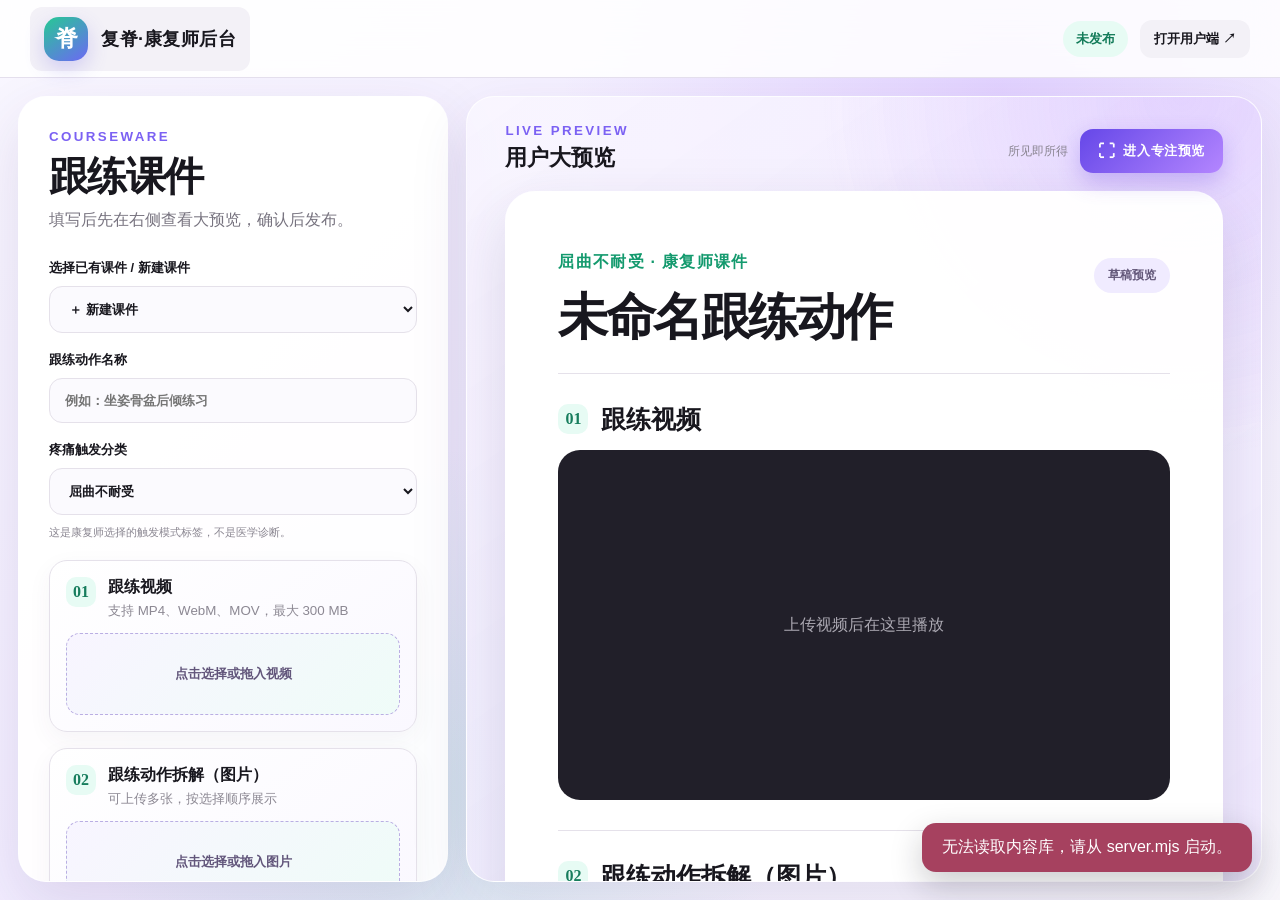
==== admin.html @ 14dba084 "feat: replace legacy app with Fuji rehabilitation platform" ====
<!doctype html>
<html lang="zh-CN">
<head>
  <meta charset="utf-8" />
  <meta name="viewport" content="width=device-width, initial-scale=1" />
  <title>复脊｜康复师课件后台</title>
  <link rel="icon" href="./app-icon.svg" type="image/svg+xml" />
  <link rel="stylesheet" href="./admin.css" />
  <link rel="stylesheet" href="./admin-theme.css" />
</head>
<body>
  <header class="admin-topbar">
    <a href="/" class="brand"><span>脊</span><strong>复脊·康复师后台</strong></a>
    <div><span id="saveState">未发布</span><a href="/" target="_blank">打开用户端 ↗</a></div>
  </header>
  <main class="workspace">
    <aside class="editor-panel">
      <div class="panel-heading"><small>COURSEWARE</small><h1>跟练课件</h1><p>填写后先在右侧查看大预览，确认后发布。</p></div>
      <label class="field"><span>选择已有课件 / 新建课件</span><select id="coursewareSelect"><option value="__new__">＋ 新建课件</option></select></label>
      <label class="field"><span>跟练动作名称</span><input id="actionNameInput" type="text" maxlength="80" placeholder="例如：坐姿骨盆后倾练习" /></label>
      <label class="field"><span>疼痛触发分类</span><select id="categorySelect"><option value="flexion">屈曲不耐受</option><option value="extension">伸展不耐受</option><option value="compression">压缩不耐受</option></select><small>这是康复师选择的触发模式标签，不是医学诊断。</small></label>
      <section class="upload-card">
        <div><b>01</b><span><strong>跟练视频</strong><small>支持 MP4、WebM、MOV，最大 300 MB</small></span></div>
        <label class="dropzone" id="videoDrop"><input id="videoInput" type="file" accept="video/*" /><span id="videoLabel">点击选择或拖入视频</span></label>
      </section>
      <section class="upload-card">
        <div><b>02</b><span><strong>跟练动作拆解（图片）</strong><small>可上传多张，按选择顺序展示</small></span></div>
        <label class="dropzone" id="imageDrop"><input id="imageInput" type="file" accept="image/*" multiple /><span id="imageLabel">点击选择或拖入图片</span></label>
      </section>
      <label class="field tips-field"><span>03&nbsp;&nbsp; 注意要领（文字）</span><textarea id="tipsInput" rows="8" maxlength="8000" placeholder="一行一条，例如：\n• 保持呼吸，不要屏气\n• 出现腿部放射症状时立即停止"></textarea></label>
      <div class="editor-actions"><button id="saveDraft" class="secondary">保存草稿</button><button id="publish" class="primary">发布并对用户生效</button></div>
      <button id="remove" class="remove">清空这个动作的课件</button>
      <p class="hint">发布不会修改用户的训练、复盘或安全记录。</p>
    </aside>
    <section class="preview-panel">
      <div class="preview-toolbar"><div><small>LIVE PREVIEW</small><strong>用户大预览</strong></div><div class="preview-tools"><span>所见即所得</span><button id="focusPreview" type="button" aria-pressed="false">进入专注预览</button></div></div>
      <article class="course-preview">
        <header><p id="previewCategory">屈曲不耐受 · 康复师课件</p><h2 id="previewName">未命名跟练动作</h2><span id="previewStatus">草稿预览</span></header>
        <section><div class="fixed-title"><b>01</b><h3>跟练视频</h3></div><div class="video-preview" id="videoPreview"><p>上传视频后在这里播放</p></div></section>
        <section><div class="fixed-title"><b>02</b><h3>跟练动作拆解（图片）</h3></div><div class="image-preview" id="imagePreview"><p>上传图片后在这里大图展示</p></div></section>
        <section><div class="fixed-title"><b>03</b><h3>注意要领（文字）</h3></div><div class="tips-preview" id="tipsPreview"><p>填写后在这里实时排版</p></div></section>
      </article>
    </section>
  </main>
  <div id="toast" class="toast" role="status"></div>
  <script src="./admin.js"></script>
</body>
</html>
---- admin.css ----
:root { --ink:#19342d; --paper:#f4f0e7; --panel:#fffdf8; --line:#d8d4c9; --accent:#d66a49; --soft:#e7eee9; font-family:"PingFang SC","Microsoft YaHei",sans-serif; color:var(--ink); background:var(--paper); }
* { box-sizing:border-box; }
body { margin:0; min-width:1080px; }
.admin-topbar { height:78px; padding:0 34px; display:flex; align-items:center; justify-content:space-between; color:white; background:var(--ink); }
.brand { color:white; text-decoration:none; display:flex; align-items:center; gap:13px; }
.brand span { width:42px; height:42px; border:1px solid #cdd8d4; border-radius:50%; display:grid; place-items:center; font:24px serif; }
.brand strong { font-size:18px; letter-spacing:.08em; }
.admin-topbar>div { display:flex; align-items:center; gap:20px; font-size:13px; }
.admin-topbar a { color:white; }
#saveState { padding:8px 13px; border:1px solid #678078; border-radius:999px; }
.workspace { display:grid; grid-template-columns:430px minmax(650px,1fr); min-height:calc(100vh - 78px); }
.editor-panel { padding:34px; background:var(--panel); border-right:1px solid var(--line); overflow:auto; }
.panel-heading small,.preview-toolbar small { color:var(--accent); font-weight:800; letter-spacing:.18em; }
.panel-heading h1 { font:38px serif; margin:8px 0; }
.panel-heading p { color:#64746e; line-height:1.7; margin:0 0 28px; }
.field { display:grid; gap:9px; margin:20px 0; font-size:13px; font-weight:700; }
select,input[type="text"],textarea { width:100%; border:1px solid var(--line); background:white; border-radius:4px; padding:13px; color:var(--ink); font:inherit; }
.field small { color:#7c8984; font-weight:400; line-height:1.6; }
textarea { resize:vertical; line-height:1.7; font-weight:400; }
.upload-card { margin:18px 0; padding:16px; border:1px solid var(--line); background:#fff; }
.upload-card>div { display:flex; gap:12px; align-items:flex-start; margin-bottom:13px; }
.upload-card b,.fixed-title b { color:var(--accent); font-family:serif; }
.upload-card span { display:grid; gap:4px; }
.upload-card small { color:#83908b; font-weight:400; }
.dropzone { min-height:82px; border:1px dashed #98aaa3; background:#f5f8f6; display:grid; place-items:center; cursor:pointer; color:#49645b; font-size:13px; text-align:center; padding:15px; }
.dropzone.dragging { background:#e0ebe5; border-color:var(--ink); }
.dropzone input { display:none; }
.editor-actions { display:grid; grid-template-columns:1fr 1.5fr; gap:10px; margin-top:24px; }
button { border:0; padding:14px 16px; font-weight:800; cursor:pointer; }
.primary { background:var(--ink); color:white; }
.secondary { border:1px solid var(--ink); color:var(--ink); background:white; }
button:disabled { opacity:.55; cursor:wait; }
.remove { width:100%; margin-top:10px; background:transparent; color:#9b4f3a; font-weight:500; }
.hint { color:#85908d; font-size:12px; line-height:1.6; }
.preview-panel { padding:30px 3vw 80px; background:linear-gradient(rgba(25,52,45,.035) 1px,transparent 1px),var(--paper); background-size:100% 42px; overflow:auto; }
.preview-toolbar { max-width:980px; margin:0 auto 18px; display:flex; justify-content:space-between; align-items:end; }
.preview-toolbar>div:first-child { display:grid; gap:5px; }.preview-toolbar strong { font-size:20px; }
.preview-tools { display:flex; align-items:center; gap:12px; }.preview-tools span { font-size:12px; color:#71817b; }
.preview-tools button { min-height:42px; padding:10px 18px; border:0; border-radius:9px; color:white; background:var(--accent); box-shadow:0 7px 18px rgba(214,106,73,.28); font-size:13px; letter-spacing:.04em; display:inline-flex; align-items:center; gap:8px; transition:transform .18s ease,box-shadow .18s ease,background .18s ease; }
.preview-tools button::before { content:"⛶"; font-size:17px; line-height:1; }
.preview-tools button:hover { background:#c85b3d; box-shadow:0 9px 22px rgba(214,106,73,.36); transform:translateY(-1px); }
.preview-tools button:focus-visible { outline:3px solid rgba(214,106,73,.28); outline-offset:3px; }
.course-preview { max-width:980px; min-height:820px; margin:auto; padding:48px 58px 70px; background:#fffdf8; box-shadow:0 16px 44px rgba(31,48,42,.11); }
.course-preview>header { position:relative; padding-bottom:30px; border-bottom:1px solid var(--line); }
.course-preview header p { color:var(--accent); font-weight:800; letter-spacing:.12em; }
.course-preview header h2 { margin:10px 0 0; font:52px serif; }
.course-preview header span { position:absolute; top:6px; right:0; padding:9px 14px; border-radius:999px; background:var(--soft); font-size:12px; }
.course-preview>section { padding:35px 0; border-bottom:1px solid var(--line); }
.fixed-title { display:flex; gap:16px; align-items:center; margin-bottom:20px; }.fixed-title h3 { margin:0; font:26px serif; }
.video-preview { min-height:350px; display:grid; place-items:center; background:#19342d; color:#cfd9d5; }
.video-preview video { width:100%; max-height:540px; display:block; }
.video-preview p,.image-preview>p { opacity:.75; }
.image-preview { display:grid; grid-template-columns:repeat(2,1fr); gap:14px; min-height:220px; place-items:center; background:#f2f0e9; }
.image-preview figure { margin:0; position:relative; width:100%; background:#e3e5df; }.image-preview img { width:100%; height:330px; object-fit:contain; display:block; }
.image-preview figcaption { position:absolute; left:12px; bottom:12px; color:white; background:var(--ink); padding:6px 9px; }
.tips-preview { background:#f0f4f1; padding:24px 30px; min-height:110px; line-height:1.8; }.tips-preview ol { margin:0; padding-left:22px; }.tips-preview li+li { margin-top:10px; }
.toast { position:fixed; right:28px; bottom:28px; padding:14px 20px; color:white; background:var(--ink); transform:translateY(90px); opacity:0; transition:.2s; }.toast.show { transform:none; opacity:1; }.toast.error { background:#9b3e30; }

body.preview-mode { min-width:900px; overflow:hidden; }
body.preview-mode .admin-topbar,
body.preview-mode .editor-panel { display:none; }
body.preview-mode .workspace { display:block; min-height:100vh; height:100vh; }
body.preview-mode .preview-panel { height:100vh; padding:14px 22px 18px; overflow:hidden; }
body.preview-mode .preview-toolbar { max-width:1440px; height:42px; margin:0 auto 10px; align-items:center; }
body.preview-mode .preview-toolbar small,
body.preview-mode .preview-tools>span { display:none; }
body.preview-mode .preview-tools button { color:var(--ink); background:white; border:1px solid #b8c3bf; box-shadow:0 4px 14px rgba(25,52,45,.12); }
body.preview-mode .preview-tools button::before { content:"←"; font-size:15px; }
body.preview-mode .preview-tools button:hover { background:#f3f0e8; box-shadow:0 6px 16px rgba(25,52,45,.16); }
body.preview-mode .course-preview { max-width:1440px; width:100%; height:calc(100vh - 84px); min-height:0; padding:22px 28px; display:grid; grid-template-columns:minmax(0,1.35fr) minmax(340px,.65fr); grid-template-rows:auto minmax(0,1fr) minmax(0,.68fr); gap:18px 22px; overflow:hidden; }
body.preview-mode .course-preview>header { grid-column:1 / -1; padding:0 0 14px; }
body.preview-mode .course-preview header p { margin:0; font-size:12px; }
body.preview-mode .course-preview header h2 { margin-top:5px; font-size:34px; line-height:1.08; }
body.preview-mode .course-preview header span { top:0; padding:7px 11px; }
body.preview-mode .course-preview>section { min-width:0; min-height:0; padding:0; border:0; display:flex; flex-direction:column; }
body.preview-mode .course-preview>section:nth-of-type(1) { grid-column:1; grid-row:2 / 4; }
body.preview-mode .course-preview>section:nth-of-type(2) { grid-column:2; grid-row:2; }
body.preview-mode .course-preview>section:nth-of-type(3) { grid-column:2; grid-row:3; }
body.preview-mode .fixed-title { flex:0 0 auto; margin-bottom:8px; gap:10px; }
body.preview-mode .fixed-title h3 { font-size:18px; }
body.preview-mode .video-preview,
body.preview-mode .image-preview,
body.preview-mode .tips-preview { flex:1; min-height:0; overflow:auto; }
body.preview-mode .video-preview video { width:100%; height:100%; max-height:none; object-fit:contain; }
body.preview-mode .image-preview { grid-template-columns:repeat(auto-fit,minmax(105px,1fr)); gap:8px; padding:8px; align-content:stretch; }
body.preview-mode .image-preview figure { height:100%; min-height:92px; }
body.preview-mode .image-preview img { height:100%; min-height:92px; object-fit:contain; }
body.preview-mode .image-preview figcaption { left:6px; bottom:6px; padding:3px 6px; font-size:11px; }
body.preview-mode .tips-preview { padding:14px 18px; line-height:1.55; font-size:13px; }
body.preview-mode .tips-preview li+li { margin-top:5px; }

@media (max-height:760px) {
  body.preview-mode .preview-panel { padding-top:8px; }
  body.preview-mode .preview-toolbar { height:36px; margin-bottom:6px; }
  body.preview-mode .course-preview { height:calc(100vh - 58px); padding:16px 22px; grid-template-rows:auto minmax(0,1fr) minmax(0,.62fr); gap:12px 18px; }
  body.preview-mode .course-preview>header { padding-bottom:9px; }
  body.preview-mode .course-preview header h2 { font-size:28px; }
}
---- admin-theme.css ----
:root {
  --ink:#18171e;
  --paper:#f6f3ff;
  --panel:rgba(255,255,255,.94);
  --line:#e5e1ea;
  --accent:#7b61f3;
  --soft:#e7fbf4;
}

body {
  min-height:100vh;
  color:#18171e;
  background:
    radial-gradient(circle at 78% 10%,rgba(180,134,255,.24),transparent 34%),
    radial-gradient(circle at 34% 88%,rgba(38,201,148,.12),transparent 30%),
    linear-gradient(135deg,#f9f7ff 0%,#f0eaff 52%,#f9f8fc 100%);
}

.admin-topbar {
  padding:0 30px;
  color:#18171e;
  background:rgba(255,255,255,.86);
  border-bottom:1px solid rgba(226,220,235,.9);
  backdrop-filter:blur(18px);
  position:sticky;
  top:0;
  z-index:10;
}
.brand { color:#18171e; }
.brand span {
  width:44px;
  height:44px;
  border:0;
  border-radius:15px;
  color:white;
  background:linear-gradient(145deg,#26c994,#6d68f4);
  box-shadow:0 8px 20px rgba(105,91,224,.24);
  font:700 23px serif;
}
.brand strong { font-size:18px; font-weight:900; letter-spacing:.03em; }
.admin-topbar>div { gap:12px; }
.admin-topbar a {
  padding:10px 14px;
  border-radius:12px;
  color:#18171e;
  background:#f3f1f7;
  text-decoration:none;
  font-weight:700;
}
#saveState { padding:9px 13px; border:0; color:#137b59; background:#e7fbf4; font-weight:800; }

.workspace { gap:18px; padding:18px; }
.editor-panel {
  height:calc(100vh - 114px);
  padding:30px;
  background:rgba(255,255,255,.94);
  border:1px solid rgba(255,255,255,.95);
  border-radius:28px;
  box-shadow:0 22px 60px rgba(66,45,111,.12);
  scrollbar-width:thin;
  scrollbar-color:#d6cce8 transparent;
}
.panel-heading small,.preview-toolbar small { color:#7b61f3; font-weight:900; }
.panel-heading h1 { margin:8px 0; font-family:inherit; font-size:40px; font-weight:900; line-height:1.15; letter-spacing:-.04em; }
.panel-heading p { color:#77737f; line-height:1.65; margin-bottom:26px; }

.field { margin:18px 0; font-weight:800; }
select,input[type="text"],textarea {
  border:1px solid #e5e1ea;
  background:#fbfafe;
  border-radius:13px;
  padding:14px 15px;
  color:#18171e;
  outline:none;
  transition:border-color .18s ease,box-shadow .18s ease,background .18s ease;
}
select:focus,input[type="text"]:focus,textarea:focus { border-color:#26c994; background:white; box-shadow:0 0 0 4px rgba(38,201,148,.12); }
.field small { color:#8a8691; }

.upload-card {
  margin:16px 0;
  border:1px solid #e5e1ea;
  border-radius:18px;
  background:linear-gradient(145deg,#fff,#faf8ff);
  box-shadow:0 8px 24px rgba(72,56,105,.05);
}
.upload-card b,.fixed-title b {
  width:30px;
  height:30px;
  flex:0 0 30px;
  display:grid;
  place-items:center;
  border-radius:10px;
  color:#177d5d;
  background:#e7fbf4;
  font:800 12px inherit;
}
.upload-card small { color:#8c8893; }
.dropzone {
  border-color:#baaee3;
  border-radius:14px;
  color:#62567b;
  background:linear-gradient(135deg,#f8f5ff,#effcf8);
  font-weight:700;
  transition:.18s ease;
}
.dropzone:hover,.dropzone.dragging { background:#eee7ff; border-color:#7b61f3; transform:translateY(-1px); }

button { border-radius:13px; font-family:inherit; }
.primary { color:white; background:#18171e; box-shadow:0 8px 18px rgba(24,23,30,.16); }
.primary:hover { background:#34313d; }
.secondary { border-color:#e5e1ea; color:#18171e; }
.secondary:hover { border-color:#bbb3c7; background:#faf9fc; }
.remove { color:#9c5970; }
.hint { color:#92909a; }

.preview-panel {
  height:calc(100vh - 114px);
  padding:26px 3vw 70px;
  border:1px solid rgba(255,255,255,.82);
  border-radius:28px;
  background:
    radial-gradient(circle at 90% 0,rgba(174,121,255,.24),transparent 34%),
    linear-gradient(145deg,rgba(249,246,255,.84),rgba(239,233,255,.9));
  box-shadow:0 22px 60px rgba(66,45,111,.1);
}
.preview-toolbar strong { font-size:22px; font-weight:950; }
.preview-tools span { color:#88838f; }
.preview-tools button {
  min-height:44px;
  border-radius:13px;
  background:linear-gradient(135deg,#6547e8,#b486ff);
  box-shadow:0 9px 22px rgba(112,77,229,.3);
}
.preview-tools button:hover { background:linear-gradient(135deg,#5e40df,#a875f8); box-shadow:0 12px 28px rgba(112,77,229,.4); transform:translateY(-2px); }
.preview-tools button:focus-visible { outline-color:rgba(123,97,243,.24); }

.course-preview {
  padding:44px 52px 64px;
  border:1px solid rgba(255,255,255,.95);
  border-radius:30px;
  background:rgba(255,255,255,.96);
  box-shadow:0 24px 60px rgba(63,43,104,.15);
}
.course-preview>header { padding-bottom:28px; border-color:#e5e1ea; }
.course-preview header p { color:#149a6e; letter-spacing:.08em; }
.course-preview header h2 { margin-top:10px; font-family:inherit; font-size:50px; font-weight:900; line-height:1.12; letter-spacing:-.05em; }
.course-preview header span { color:#63587a; background:#f0ebff; font-weight:700; }
.course-preview>section { padding:30px 0; border-color:#e5e1ea; }
.fixed-title { gap:13px; margin-bottom:16px; }
.fixed-title h3 { font-family:inherit; font-size:25px; font-weight:900; line-height:1.2; }
.video-preview { border-radius:22px; color:#d9d6df; background:#211f29; overflow:hidden; }
.image-preview { padding:14px; border-radius:22px; background:#f5f3f8; overflow:hidden; }
.image-preview figure { border-radius:15px; background:#eae7ef; overflow:hidden; }
.image-preview figcaption { border-radius:8px; background:rgba(24,23,30,.82); }
.tips-preview { border-radius:20px; background:linear-gradient(135deg,#eefcf7,#f2edff); }
.toast { z-index:30; border-radius:14px; background:#18171e; box-shadow:0 12px 32px rgba(24,23,30,.22); }
.toast.error { background:#a6415f; }

body.preview-mode .workspace { padding:0; }
body.preview-mode .preview-panel { border:0; border-radius:0; }
body.preview-mode .preview-tools button { color:#18171e; background:white; border-color:#ded9e6; box-shadow:0 5px 16px rgba(53,38,85,.14); }
body.preview-mode .preview-tools button:hover { background:#f8f6fb; box-shadow:0 7px 18px rgba(53,38,85,.18); transform:translateY(-1px); }
body.preview-mode .course-preview { grid-template-columns:minmax(0,1fr) minmax(420px,1fr); grid-template-rows:auto minmax(0,1fr) minmax(130px,.45fr); }
body.preview-mode .course-preview>section:nth-of-type(1) { grid-column:1; grid-row:2; }
body.preview-mode .course-preview>section:nth-of-type(2) { grid-column:2; grid-row:2; }
body.preview-mode .course-preview>section:nth-of-type(3) { grid-column:1 / -1; grid-row:3; }
body.preview-mode .course-preview>section:nth-of-type(1) .video-preview { width:100%; height:auto; max-height:100%; flex:0 1 auto; aspect-ratio:16 / 9; }

@media (max-width:1250px) {
  .workspace { grid-template-columns:390px minmax(620px,1fr); }
  .editor-panel { padding:26px; }
  .course-preview { padding-left:42px; padding-right:42px; }
}
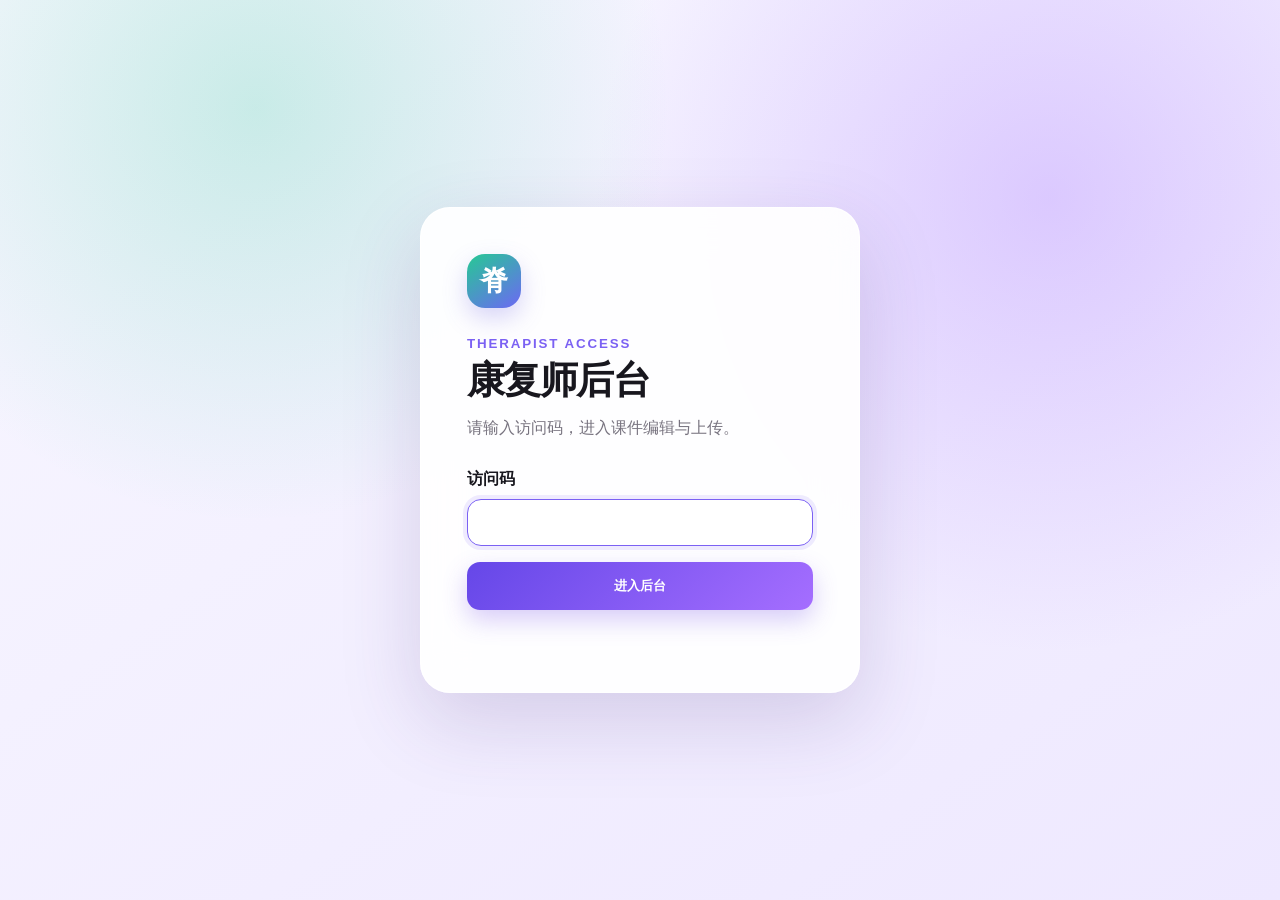
==== commit 084f233b: "feat: replace admin basic auth with access token" ====
--- a/admin.html
+++ b/admin.html
@@ -8,10 +8,21 @@
   <link rel="stylesheet" href="./admin.css" />
   <link rel="stylesheet" href="./admin-theme.css" />
 </head>
-<body>
+<body class="access-locked">
+  <section class="access-gate" id="accessGate" aria-labelledby="accessTitle">
+    <form class="access-card" id="accessForm">
+      <span class="access-mark">脊</span>
+      <small>THERAPIST ACCESS</small>
+      <h1 id="accessTitle">康复师后台</h1>
+      <p>请输入访问码，进入课件编辑与上传。</p>
+      <label><span>访问码</span><input id="accessToken" type="password" inputmode="numeric" autocomplete="one-time-code" required autofocus /></label>
+      <button type="submit" id="accessSubmit">进入后台</button>
+      <p class="access-error" id="accessError" role="alert"></p>
+    </form>
+  </section>
   <header class="admin-topbar">
-    <a href="/" class="brand"><span>脊</span><strong>复脊·康复师后台</strong></a>
-    <div><span id="saveState">未发布</span><a href="/" target="_blank">打开用户端 ↗</a></div>
+    <a href="./" class="brand"><span>脊</span><strong>复脊·康复师后台</strong></a>
+    <div><span id="saveState">未发布</span><a href="./" target="_blank">打开用户端 ↗</a><button id="lockAdmin" type="button">退出</button></div>
   </header>
   <main class="workspace">
     <aside class="editor-panel">
--- a/admin-theme.css
+++ b/admin-theme.css
@@ -15,6 +15,53 @@
     radial-gradient(circle at 34% 88%,rgba(38,201,148,.12),transparent 30%),
     linear-gradient(135deg,#f9f7ff 0%,#f0eaff 52%,#f9f8fc 100%);
 }
+
+.access-gate {
+  position:fixed;
+  inset:0;
+  z-index:100;
+  display:none;
+  place-items:center;
+  padding:24px;
+  background:
+    radial-gradient(circle at 20% 12%,rgba(38,201,148,.22),transparent 32%),
+    radial-gradient(circle at 82% 22%,rgba(164,112,255,.3),transparent 36%),
+    linear-gradient(145deg,#f8f7ff,#eee8ff);
+}
+body.access-locked { overflow:hidden; }
+body.access-locked .access-gate { display:grid; }
+body.access-locked .admin-topbar,body.access-locked .workspace { visibility:hidden; }
+.access-card {
+  width:min(440px,100%);
+  padding:46px;
+  border:1px solid rgba(255,255,255,.92);
+  border-radius:30px;
+  background:rgba(255,255,255,.92);
+  box-shadow:0 28px 80px rgba(76,52,130,.18);
+  backdrop-filter:blur(22px);
+}
+.access-mark {
+  width:54px;
+  height:54px;
+  display:grid;
+  place-items:center;
+  border-radius:18px;
+  color:#fff;
+  background:linear-gradient(145deg,#26c994,#6d68f4);
+  box-shadow:0 10px 24px rgba(105,91,224,.26);
+  font:700 28px serif;
+}
+.access-card>small { display:block; margin-top:28px; color:#7b61f3; font-weight:900; letter-spacing:.14em; }
+.access-card h1 { margin:8px 0 10px; font-size:38px; line-height:1.15; letter-spacing:-.04em; }
+.access-card>p { color:#77737f; }
+.access-card label { display:block; margin:30px 0 16px; font-weight:800; }
+.access-card label span { display:block; margin-bottom:9px; }
+.access-card input { width:100%; border:1px solid #ddd7e8; border-radius:14px; padding:15px 16px; font:700 20px inherit; letter-spacing:.12em; outline:none; }
+.access-card input:focus { border-color:#7b61f3; box-shadow:0 0 0 4px rgba(123,97,243,.12); }
+.access-card button { width:100%; padding:15px; border:0; color:#fff; background:linear-gradient(135deg,#6547e8,#a56eff); font-weight:900; box-shadow:0 10px 24px rgba(112,77,229,.28); }
+.access-card button:disabled { opacity:.58; }
+.access-card .access-error { min-height:22px; margin:14px 0 0; color:#a6415f; font-weight:700; }
+#lockAdmin { padding:10px 14px; border:0; color:#6f6879; background:#f3f1f7; font-weight:800; }
 
 .admin-topbar {
   padding:0 30px;
